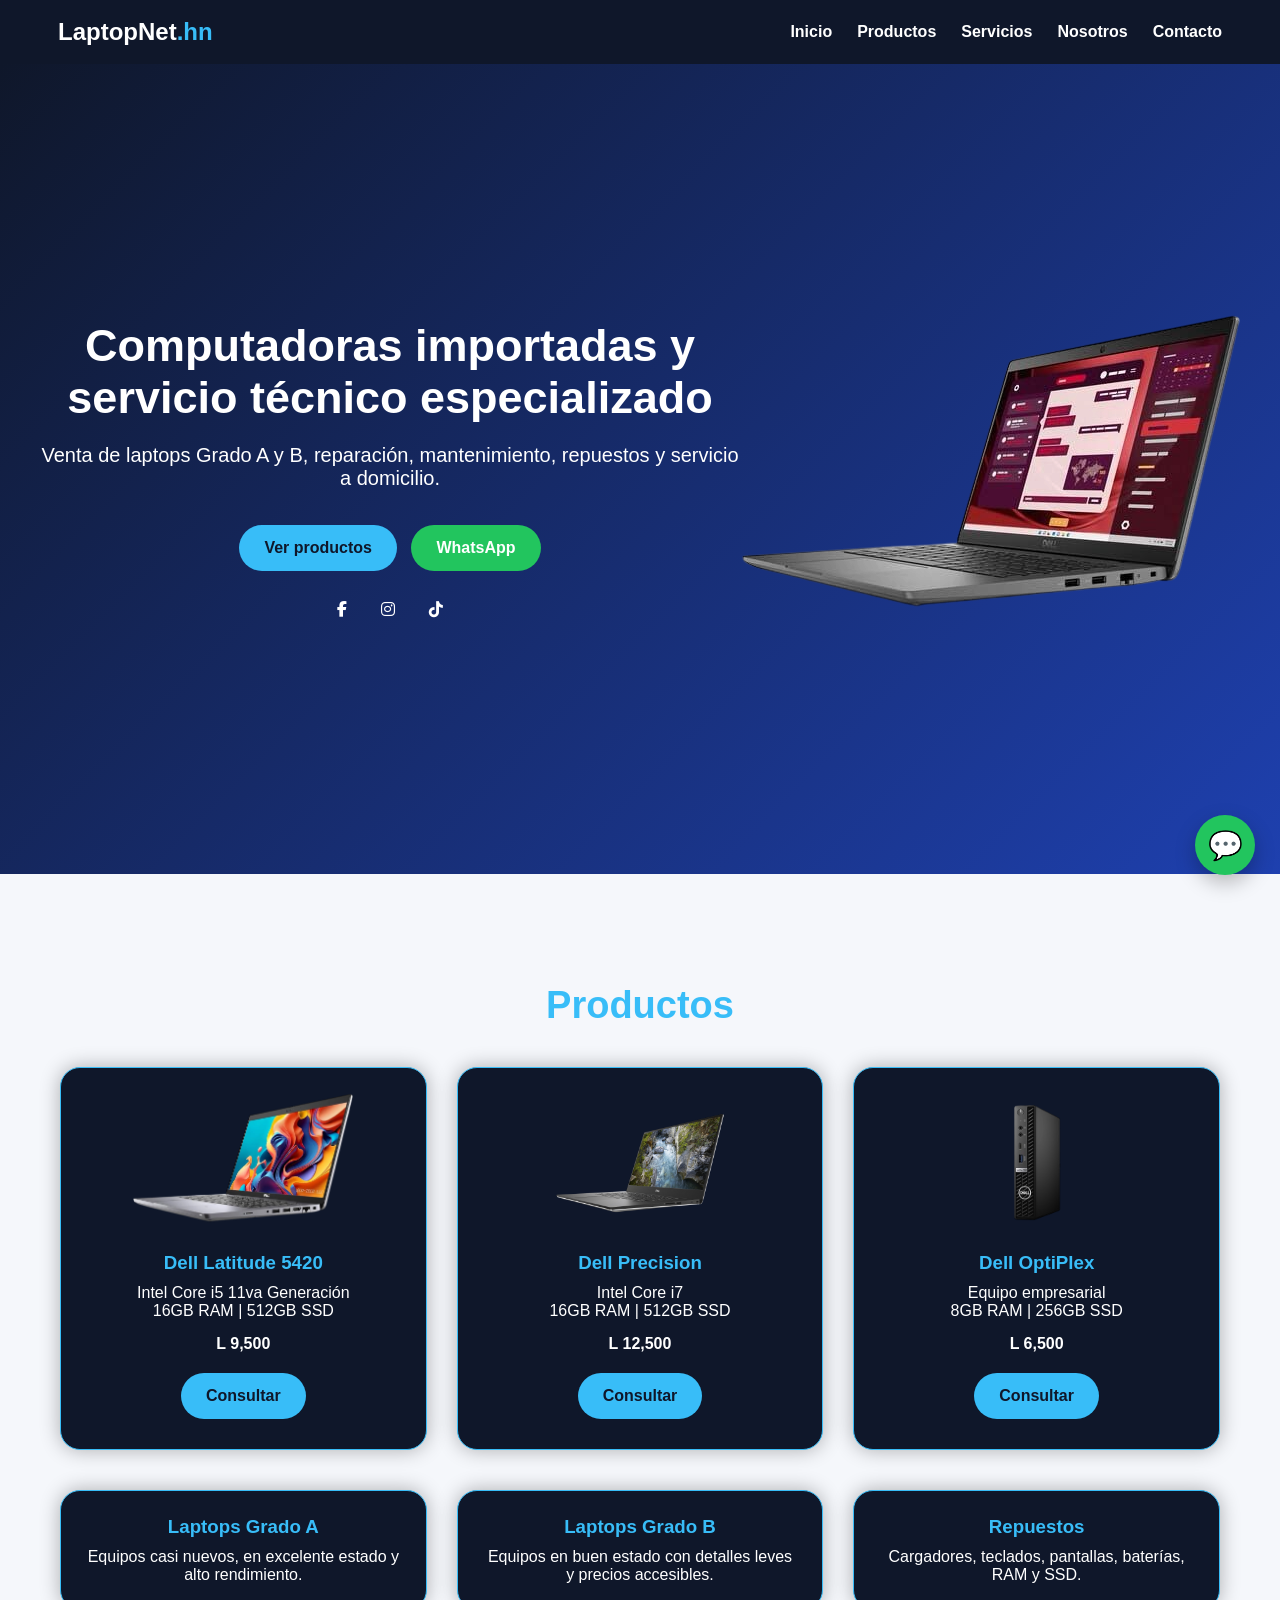
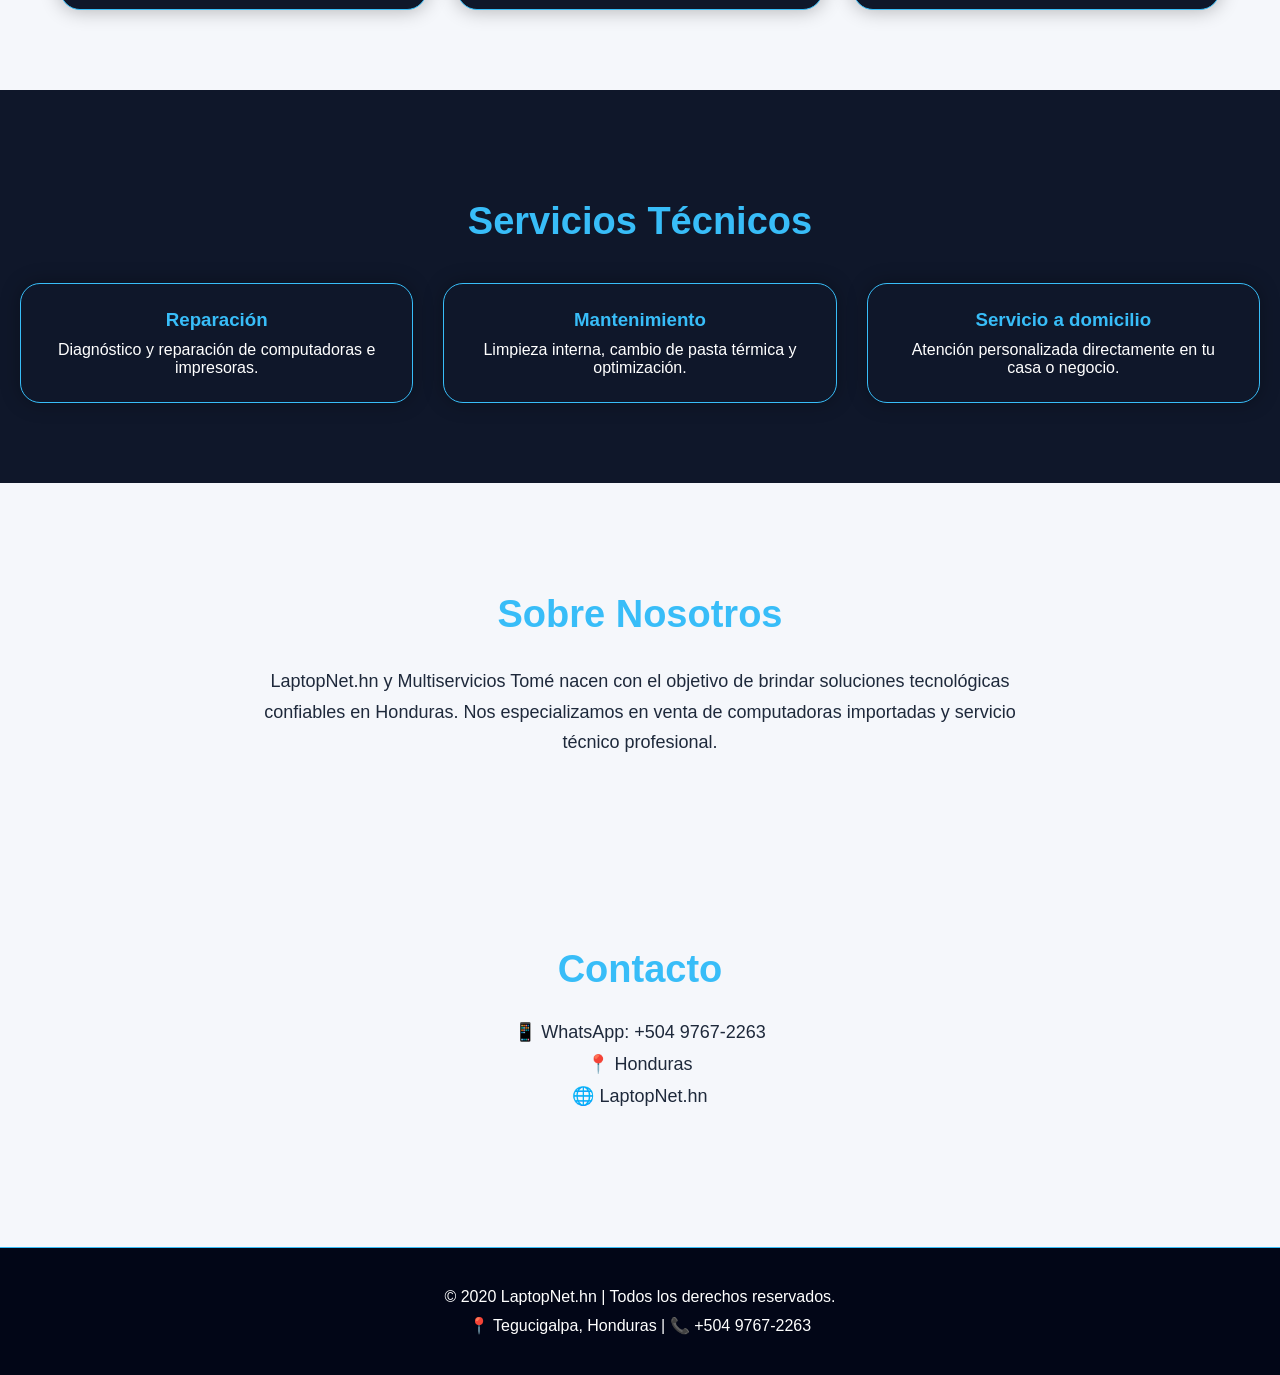
==== index.html @ 55de4031 "Add files via upload" ====
<!DOCTYPE html>
<html lang="es">
<head>
  <meta charset="UTF-8" />
  <meta name="viewport" content="width=device-width, initial-scale=1.0" />
  <title>LaptopNet.hn | Computadoras y Servicio Técnico</title>
  <link rel="stylesheet" href="style.css" />
  <link rel="stylesheet" href="https://cdnjs.cloudflare.com/ajax/libs/font-awesome/6.5.1/css/all.min.css">
</head>
<body>

<header>
  <nav class="navbar">
    <h2 class="logo">LaptopNet<span>.hn</span></h2>
    <ul class="menu">
      <li><a href="#inicio">Inicio</a></li>
      <li><a href="#productos">Productos</a></li>
      <li><a href="#servicios">Servicios</a></li>
      <li><a href="#nosotros">Nosotros</a></li>
      <li><a href="#contacto">Contacto</a></li>
    </ul>
  </nav>
</header>

<section id="inicio" class="hero">
  <div class="hero-text">
    <h1>Computadoras importadas y servicio técnico especializado</h1>
    <p>
      Venta de laptops Grado A y B, reparación, mantenimiento,
      repuestos y servicio a domicilio.
    </p>
    <a href="#productos" class="btn">Ver productos</a>
    <a href="https://wa.me/50497672263" class="btn btn-wsp">WhatsApp</a>
    <div class="social">
    <a href="https://www.facebook.com/share/1CvxxqSh5C/?mibextid=wwXIfr" target="_blank">
        <i class="fab fa-facebook-f"></i>
    </a>

    <a href="https://www.instagram.com/laptopnet.hn" target="_blank">
        <i class="fab fa-instagram"></i>
    </a>

    <a href="https://www.tiktok.com/@laptopnet.hn" target="_blank">
        <i class="fab fa-tiktok"></i>
    </a>
</div>
</div>
  </div>
  <div class="hero-laptop">
    <img src="laptop-dell.png" alt="Laptop Dell">
</div>
</section>
<section id="productos" class="section">
    <h2>Productos</h2>


<div class="cards">

    <div class="card">
        <img src="Latitude.png" alt="Dell Latitude">
        <h3>Dell Latitude 5420</h3>
        <p>Intel Core i5 11va Generación</p>
        <p>16GB RAM | 512GB SSD</p>
        <p class="precio">L 9,500</p>
        <a href="https://wa.me/50497672263" class="btn">Consultar</a>
    </div>

    <div class="card">
        <img src="Precision.png" alt="Dell Precision">
        <h3>Dell Precision</h3>
        <p>Intel Core i7</p>
        <p>16GB RAM | 512GB SSD</p>
        <p class="precio">L 12,500</p>
        <a href="https://wa.me/50497672263" class="btn">Consultar</a>
    </div>

    <div class="card">
        <img src="OptiPlex.png" alt="Dell OptiPlex">
        <h3>Dell OptiPlex</h3>
        <p>Equipo empresarial</p>
        <p>8GB RAM | 256GB SSD</p>
        <p class="precio">L 6,500</p>
        <a href="https://wa.me/50497672263" class="btn">Consultar</a>
    </div>

</div>
  <div class="cards">
    <div class="card">
      <h3>Laptops Grado A</h3>
      <p>Equipos casi nuevos, en excelente estado y alto rendimiento.</p>
    </div>

    <div class="card">
      <h3>Laptops Grado B</h3>
      <p>Equipos en buen estado con detalles leves y precios accesibles.</p>
    </div>

    <div class="card">
      <h3>Repuestos</h3>
      <p>Cargadores, teclados, pantallas, baterías, RAM y SSD.</p>
    </div>
  </div>
</section>

<section id="servicios" class="section dark">
  <h2>Servicios Técnicos</h2>
  <div class="cards">
    <div class="card">
      <h3>Reparación</h3>
      <p>Diagnóstico y reparación de computadoras e impresoras.</p>
    </div>

    <div class="card">
      <h3>Mantenimiento</h3>
      <p>Limpieza interna, cambio de pasta térmica y optimización.</p>
    </div>

    <div class="card">
      <h3>Servicio a domicilio</h3>
      <p>Atención personalizada directamente en tu casa o negocio.</p>
    </div>
  </div>
</section>

<section id="nosotros" class="section">
  <h2>Sobre Nosotros</h2>
  <p class="about">
    LaptopNet.hn y Multiservicios Tomé nacen con el objetivo de brindar
    soluciones tecnológicas confiables en Honduras. Nos especializamos en
    venta de computadoras importadas y servicio técnico profesional.
  </p>
</section>

<section id="contacto" class="section contacto">
  <h2>Contacto</h2>
  <p>📱 WhatsApp: +504 9767-2263</p>
  <p>📍 Honduras</p>
  <p>🌐 LaptopNet.hn</p>
</section>

<a href="https://wa.me/50497672263" class="whatsapp" target="_blank">💬</a>



<script src="script.js"></script>
<footer>
    <p>© 2020 LaptopNet.hn | Todos los derechos reservados.</p>
    <p>📍 Tegucigalpa, Honduras | 📞 +504 9767-2263</p>
</footer>
</body>
</html>
---- style.css ----
* {
  margin: 0;
  padding: 0;
  box-sizing: border-box;
  font-family: Arial, sans-serif;
}

body {
  background: #f5f7fb;
  color: #1e293b;
}

header {
  background: #0f172a;
  position: sticky;
  top: 0;
  z-index: 1000;
}

.navbar {
  max-width: 1200px;
  margin: auto;
  padding: 18px;
  display: flex;
  justify-content: space-between;
  align-items: center;
}

.logo {
  color: white;
}

.logo span {
  color: #38bdf8;
}

.menu {
  list-style: none;
  display: flex;
  gap: 25px;
}

.menu a {
  color: white;
  text-decoration: none;
  font-weight: bold;
}

.menu a:hover {
  color: #38bdf8;
}

.hero {
  min-height: 90vh;
  background: linear-gradient(135deg, #0f172a, #1e40af);
  display: flex;
  align-items: center;
  justify-content: center;
  text-align: center;
  padding: 40px;
  color: white;
}

.hero-text h1 {
  font-size: 45px;
  max-width: 850px;
  margin-bottom: 20px;
}

.hero-text p {
  font-size: 20px;
  margin-bottom: 30px;
}

.btn {
  display: inline-block;
  padding: 14px 25px;
  background: #38bdf8;
  color: #0f172a;
  border-radius: 30px;
  text-decoration: none;
  font-weight: bold;
  margin: 5px;
}

.btn-wsp {
  background: #22c55e;
  color: white;
}

.section {
  padding: 80px 20px;
  max-width: 1200px;
  margin: auto;
  text-align: center;
}

.section h2 {
    text-align: center;
    font-size: 38px;
    color: #38bdf8;
    margin: 30px 0;
}


.cards {
  display: grid;
  grid-template-columns: repeat(3, 1fr);
  gap: 25px;
}

.card {
  background: #0f172a;
  padding: 30px;
  border-radius: 20px;
  box-shadow: 0 10px 25px rgba(0,0,0,0.08);
  transition: 0.3s;
}

.card:hover {
  transform: translateY(-8px);
}

.card h3 {
  color: #38bdf8;
  margin-bottom: 15px;
}
.card img {
    width: 220px;
    height: 140px;
    object-fit: contain;
    margin-bottom: 15px;
}
.card p {
    color: #e2e8f0;
}

.precio {
    color: #4ade80;
    font-size: 26px;
    font-weight: bold;
}

.dark {
  background: #0f172a;
  color: #e2e8f0;
  max-width: 100%;
}

.dark .card {
  color: white;
}

.about {
  max-width: 800px;
  margin: auto;
  font-size: 18px;
  line-height: 1.7;
}

.contacto p {
  font-size: 18px;
  margin: 10px;
}

.whatsapp {
  position: fixed;
  right: 25px;
  bottom: 25px;
  background: #22c55e;
  color: white;
  font-size: 28px;
  width: 60px;
  height: 60px;
  border-radius: 50%;
  text-decoration: none;
  display: flex;
  align-items: center;
  justify-content: center;
  box-shadow: 0 8px 20px rgba(0,0,0,0.25);
}

footer {
  background: #0f172a;
  color: white;
  text-align: center;
  padding: 20px;
}

@media (max-width: 768px) {
  .navbar {
    flex-direction: column;
    gap: 15px;
  }

  .menu {
    flex-direction: column;
    text-align: center;
  }

  .hero-text h1 {
    font-size: 32px;
  }

  .cards {
    grid-template-columns: 1fr;
  }
}
.hero-laptop img{
    animation: flotar 3s ease-in-out infinite;
}

@keyframes flotar{
    0%{
        transform: translateY(0px);
    }
    50%{
        transform: translateY(-15px);
    }
    100%{
        transform: translateY(0px);
    }
}
.social{
    margin-top: 25px;
}

.social a{
    color: white;
    text-decoration: none;
    margin: 0 15px;
    font-weight: bold;
}

.social a:hover{
    color: #38bdf8;
}
.cards{
    display:grid;
    grid-template-columns:repeat(auto-fit,minmax(280px,1fr));
    gap:30px;
    margin-top:40px;
}

.card{
    background:#111827;
    border-radius:20px;
    padding:25px;
    text-align:center;
    box-shadow:0 0 20px rgba(0,0,0,.3);
    transition:.3s;
}

.card:hover{
    transform:translateY(-10px);
}

.card img{
    width:220%;
    max-width:220px;
    height:140;
    margin-bottom:15px;
}

.card h3{
    color:#38bdf8;
    margin-bottom:10px;
}

.precio{
    color:#4ade80;
    font-size:24px;
    font-weight:bold;
    margin:15px 0;
}
.card p{
    color: #ffffff;
    font-size: 16px;
    opacity: 1;
}

.card{
    background: #0f172a;
    border: 1px solid #38bdf8;
}

.card h3{
    color: #38bdf8;
}

.precio{
    color: #22c55e;
    font-size: 26px;
    font-weight: bold;
}
footer{
    background:#020617;
    color:white;
    text-align:center;
    padding:30px;
    margin-top:50px;
    border-top:1px solid #38bdf8;
}

footer p{
    margin:10px 0;
}
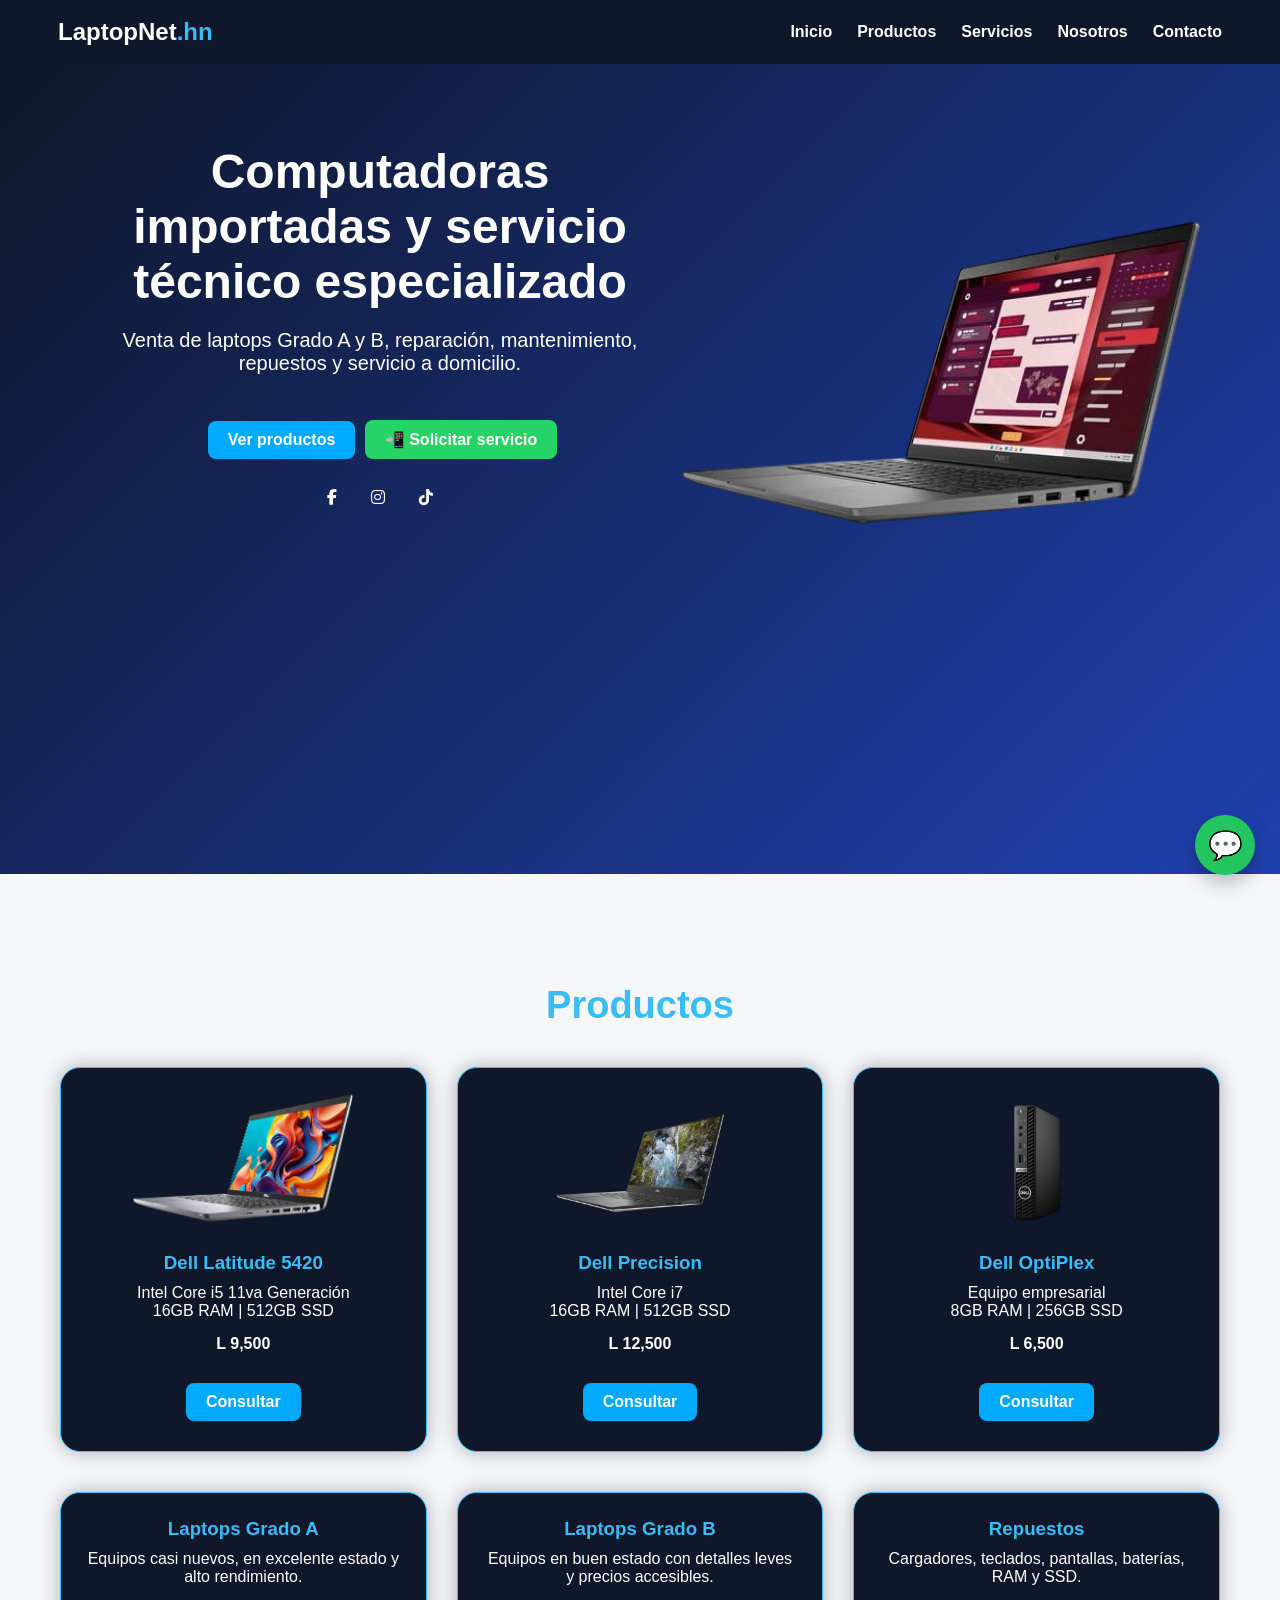
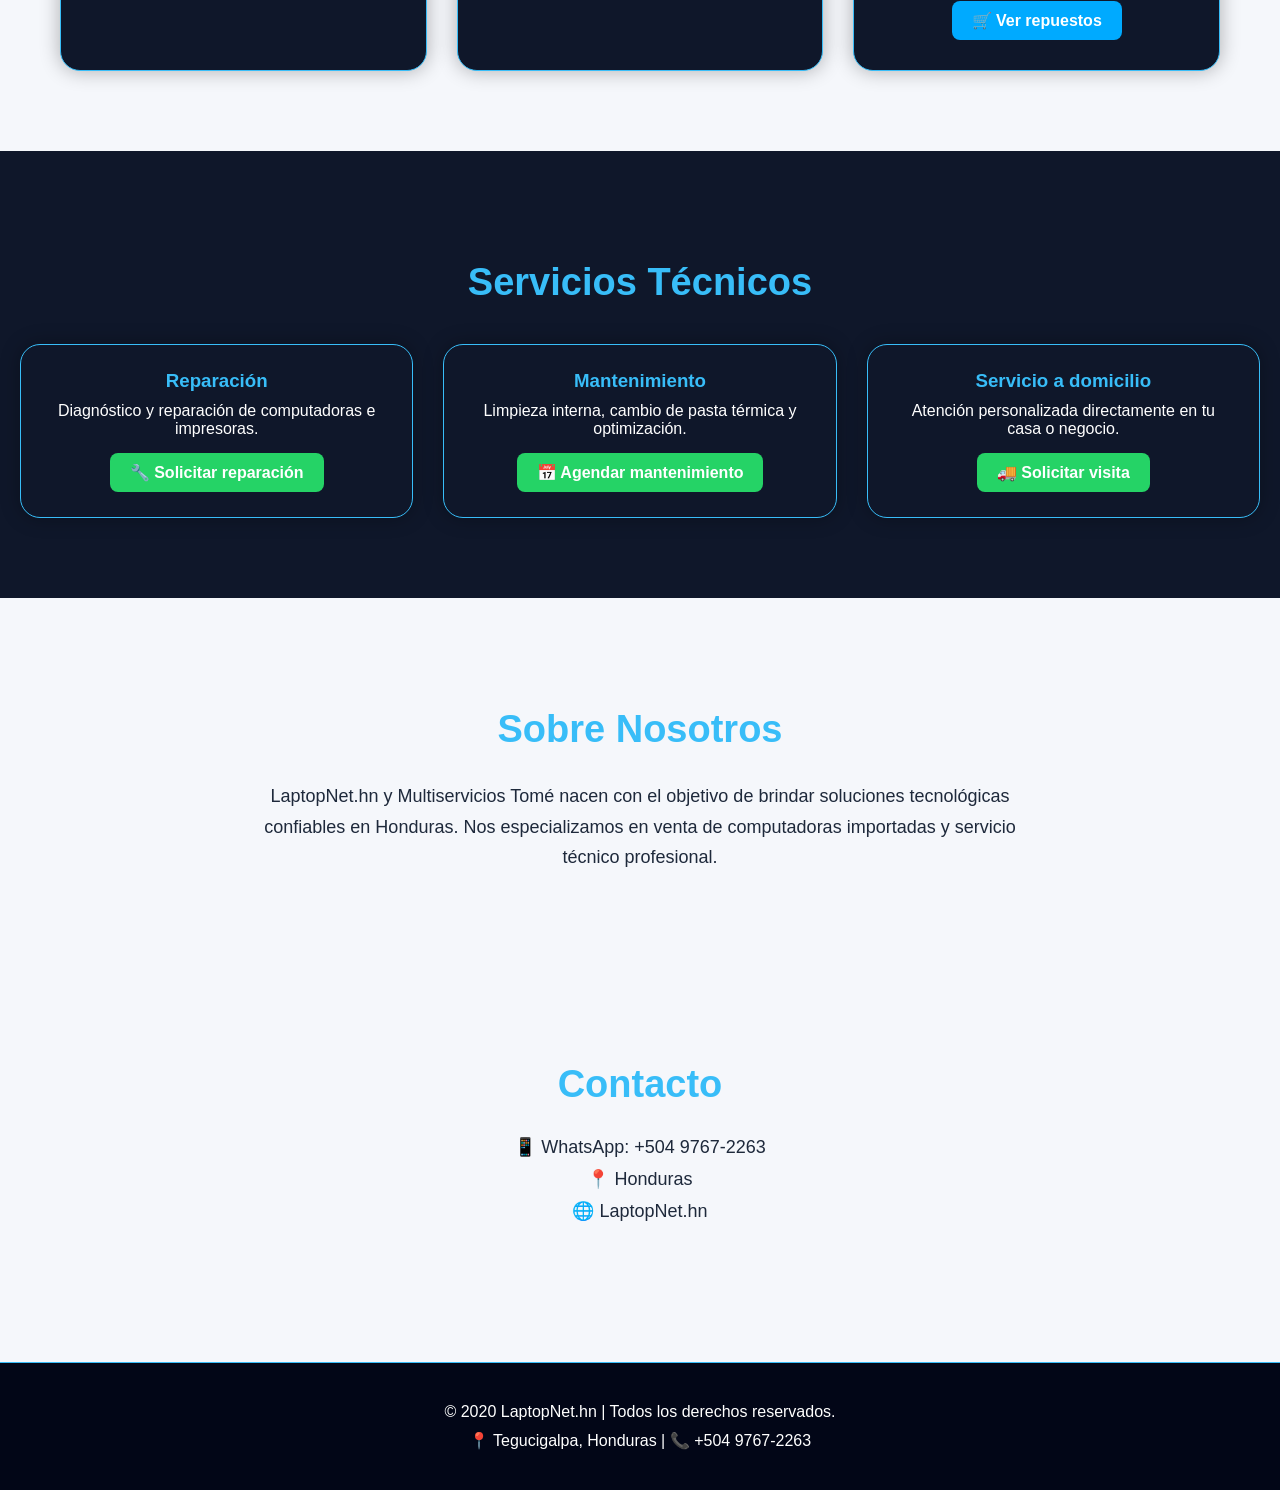
==== commit e50b4aae: "Add files via upload" ====
--- a/index.html
+++ b/index.html
@@ -21,38 +21,39 @@
     </ul>
   </nav>
 </header>
+<section id="inicio" class="hero">
+    <div class="hero-text">
+        <h1>Computadoras importadas y servicio técnico especializado</h1>
+        <p>Venta de laptops Grado A y B, reparación, mantenimiento, repuestos y servicio a domicilio.</p>
 
-<section id="inicio" class="hero">
-  <div class="hero-text">
-    <h1>Computadoras importadas y servicio técnico especializado</h1>
-    <p>
-      Venta de laptops Grado A y B, reparación, mantenimiento,
-      repuestos y servicio a domicilio.
-    </p>
-    <a href="#productos" class="btn">Ver productos</a>
-    <a href="https://wa.me/50497672263" class="btn btn-wsp">WhatsApp</a>
-    <div class="social">
-    <a href="https://www.facebook.com/share/1CvxxqSh5C/?mibextid=wwXIfr" target="_blank">
-        <i class="fab fa-facebook-f"></i>
-    </a>
+        <div class="buttons">
+            <a href="#productos" class="btn">Ver productos</a>
+            <a href="https://wa.me/50497672263?text=Hola,%20quiero%20solicitar%20un%20servicio%20en%20LaptopNet" class="btn-whatsapp">
+                📲 Solicitar servicio
+            </a>
+        </div>
 
-    <a href="https://www.instagram.com/laptopnet.hn" target="_blank">
-        <i class="fab fa-instagram"></i>
-    </a>
+        <div class="social">
+            <a href="https://www.facebook.com/share/1CvxxqSh5C/?mibextid=wwXIfr" target="_blank">
+                <i class="fab fa-facebook-f"></i>
+            </a>
 
-    <a href="https://www.tiktok.com/@laptopnet.hn" target="_blank">
-        <i class="fab fa-tiktok"></i>
-    </a>
-</div>
-</div>
-  </div>
-  <div class="hero-laptop">
-    <img src="laptop-dell.png" alt="Laptop Dell">
-</div>
+            <a href="https://www.instagram.com/laptopnet.hn" target="_blank">
+                <i class="fab fa-instagram"></i>
+            </a>
+
+            <a href="https://www.tiktok.com/@laptopnet.hn" target="_blank">
+                <i class="fab fa-tiktok"></i>
+            </a>
+        </div>
+    </div>
+
+    <div class="hero-laptop">
+        <img src="laptop-dell.png" alt="Laptop Dell">
+    </div>
 </section>
 <section id="productos" class="section">
     <h2>Productos</h2>
-
 
 <div class="cards">
 
@@ -98,28 +99,45 @@
     <div class="card">
       <h3>Repuestos</h3>
       <p>Cargadores, teclados, pantallas, baterías, RAM y SSD.</p>
-    </div>
-  </div>
+
+    <a href="repuestos.html" class="btn">
+        🛒 Ver repuestos
+    </a>
+</div>
 </section>
 
 <section id="servicios" class="section dark">
   <h2>Servicios Técnicos</h2>
   <div class="cards">
     <div class="card">
-      <h3>Reparación</h3>
-      <p>Diagnóstico y reparación de computadoras e impresoras.</p>
-    </div>
+    <h3>Reparación</h3>
+    <p>Diagnóstico y reparación de computadoras e impresoras.</p>
+
+    <a href="https://wa.me/50497672263?text=Hola,%20necesito%20un%20diagnóstico%20o%20reparación%20para%20mi%20equipo"
+       class="btn-whatsapp">
+       🔧 Solicitar reparación
+    </a>
+</div>
 
     <div class="card">
-      <h3>Mantenimiento</h3>
-      <p>Limpieza interna, cambio de pasta térmica y optimización.</p>
-    </div>
+    <h3>Mantenimiento</h3>
+    <p>Limpieza interna, cambio de pasta térmica y optimización.</p>
+
+    <a href="https://wa.me/50497672263?text=Hola,%20quiero%20agendar%20un%20mantenimiento%20para%20mi%20computadora"
+       class="btn-whatsapp">
+       📅 Agendar mantenimiento
+    </a>
+</div>
 
     <div class="card">
-      <h3>Servicio a domicilio</h3>
-      <p>Atención personalizada directamente en tu casa o negocio.</p>
-    </div>
-  </div>
+    <h3>Servicio a domicilio</h3>
+    <p>Atención personalizada directamente en tu casa o negocio.</p>
+
+    <a href="https://wa.me/50497672263?text=Hola,%20necesito%20un%20servicio%20técnico%20a%20domicilio"
+       class="btn-whatsapp">
+       🚚 Solicitar visita
+    </a>
+</div>
 </section>
 
 <section id="nosotros" class="section">
--- a/style.css
+++ b/style.css
@@ -54,16 +54,14 @@
   min-height: 90vh;
   background: linear-gradient(135deg, #0f172a, #1e40af);
   display: flex;
-  align-items: center;
-  justify-content: center;
+  justify-content: space-between;
   text-align: center;
-  padding: 40px;
+  padding: 80px;
   color: white;
 }
 
 .hero-text h1 {
-  font-size: 45px;
-  max-width: 850px;
+  font-size: 48px;
   margin-bottom: 20px;
 }
 
@@ -207,7 +205,10 @@
   }
 }
 .hero-laptop img{
+    width: 500px;
+    margin-top: -180px;
     animation: flotar 3s ease-in-out infinite;
+
 }
 
 @keyframes flotar{
@@ -304,4 +305,56 @@
 
 footer p{
     margin:10px 0;
+}
+.btn{
+    display:inline-block;
+    margin-top:15px;
+    padding:10px 20px;
+    background:#00aaff;
+    color:white;
+    text-decoration:none;
+    border-radius:8px;
+    font-weight:bold;
+}
+
+.btn:hover{
+    transform:scale(1.05);
+}
+.btn-whatsapp{
+    display:inline-block;
+    margin-top:15px;
+    padding:10px 20px;
+    background:#25D366;
+    color:white;
+    text-decoration:none;
+    border-radius:8px;
+    font-weight:bold;
+    transition:0.3s;
+}
+
+.btn-whatsapp:hover{
+    background:#1ebe5d;
+}
+.repuestos-img{
+    display:flex;
+    justify-content:center;
+    gap:15px;
+    margin-bottom:15px;
+}
+
+.repuestos-img img{
+    width:60px;
+    height:60px;
+    object-fit:contain;
+}
+.hero-laptop{
+  width: 50%;
+    display: flex;
+    justify-content: center;
+    align-items: center;
+}
+
+.hero-laptop img{
+    width: 520px;
+    animation: flotar 3s ease-in-out infinite;
 }
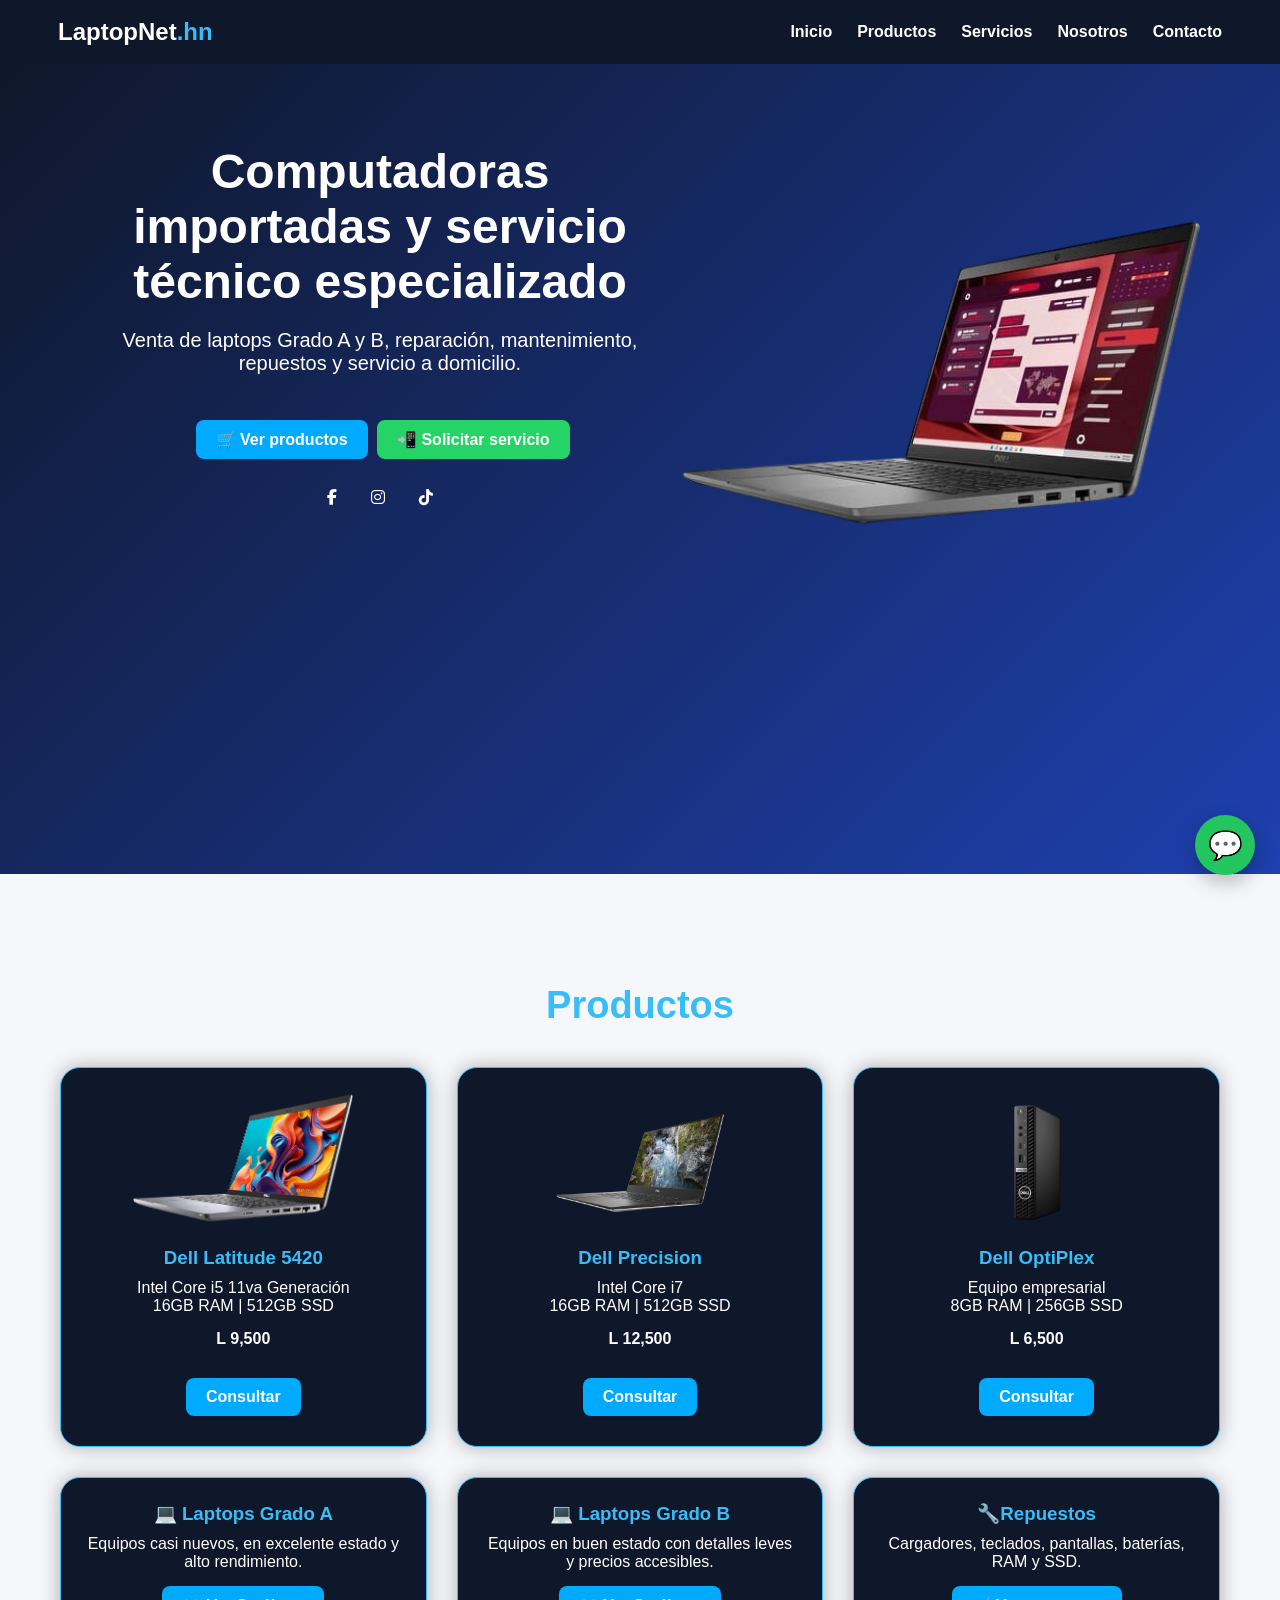
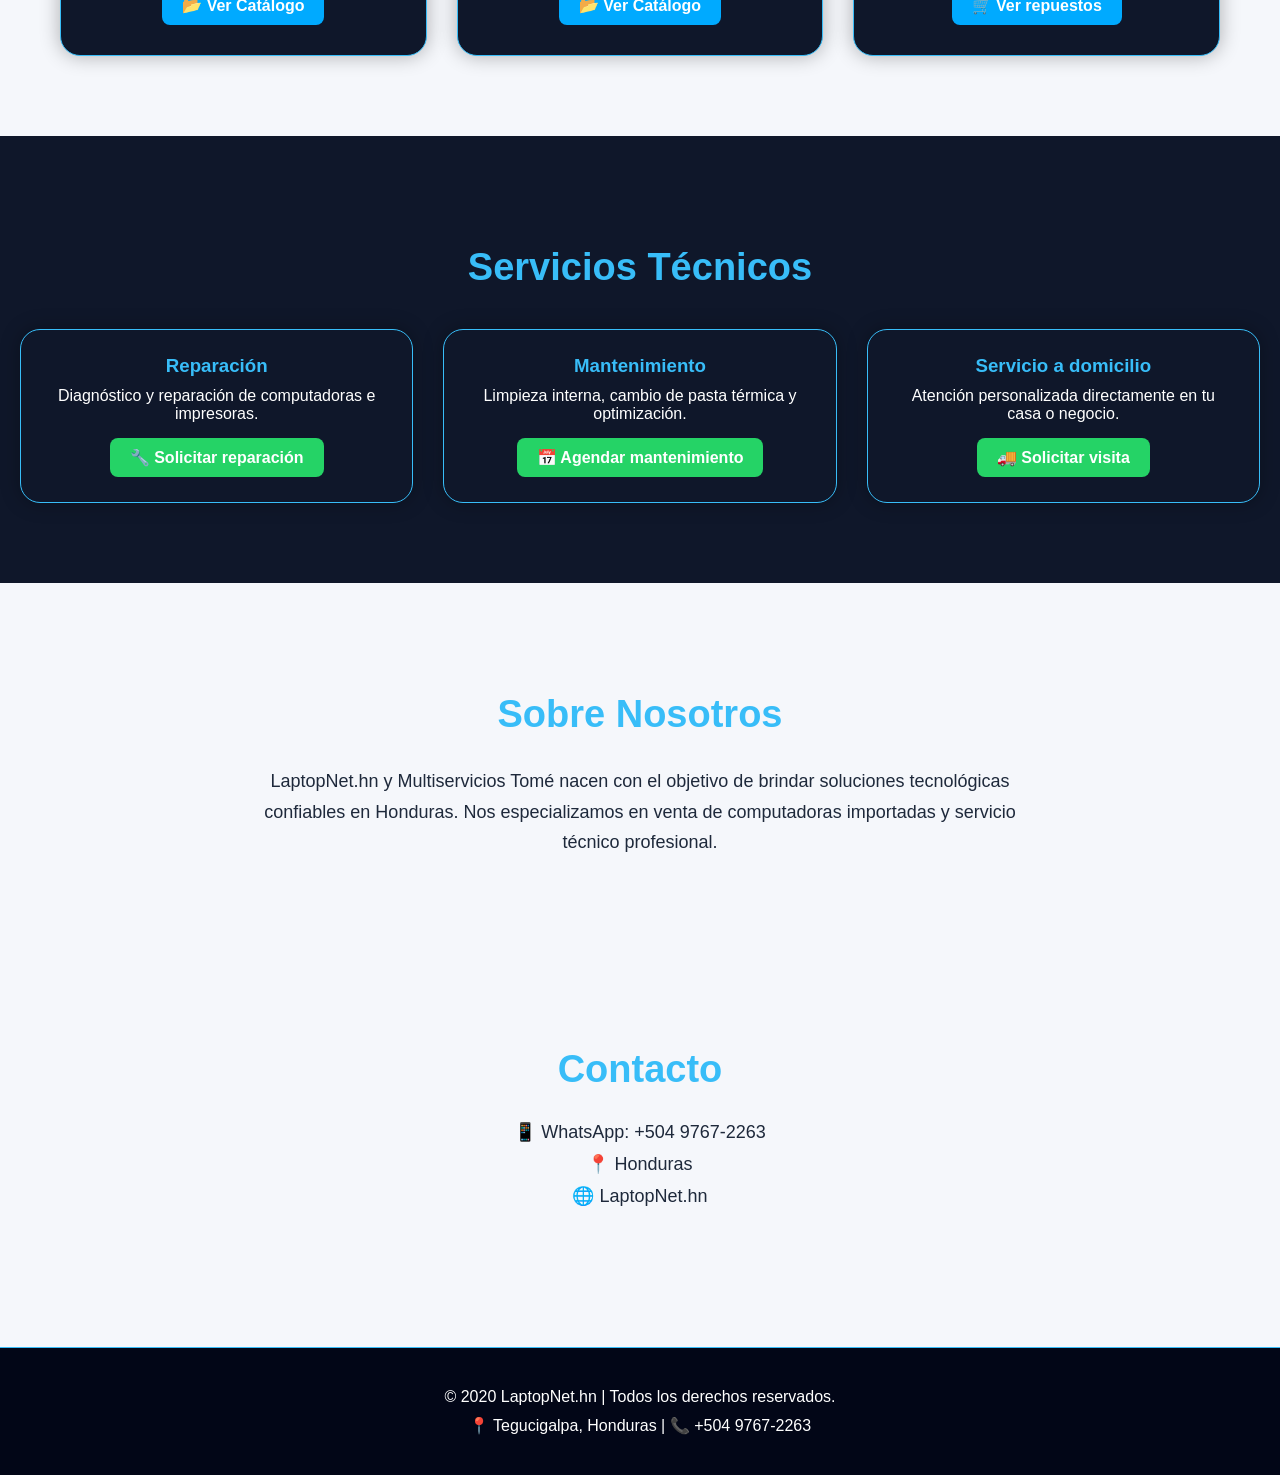
==== commit e3891805: "Add files via upload" ====
--- a/index.html
+++ b/index.html
@@ -27,7 +27,7 @@
         <p>Venta de laptops Grado A y B, reparación, mantenimiento, repuestos y servicio a domicilio.</p>
 
         <div class="buttons">
-            <a href="#productos" class="btn">Ver productos</a>
+            <a href="#productos" class="btn"> 🛒 Ver productos</a>
             <a href="https://wa.me/50497672263?text=Hola,%20quiero%20solicitar%20un%20servicio%20en%20LaptopNet" class="btn-whatsapp">
                 📲 Solicitar servicio
             </a>
@@ -84,20 +84,25 @@
         <a href="https://wa.me/50497672263" class="btn">Consultar</a>
     </div>
 
+  <div class="card">
+    <h3>💻 Laptops Grado A</h3>
+    <p>Equipos casi nuevos, en excelente estado y alto rendimiento.</p>
+    <a href="gradoA.html" class="btn">
+        📂 Ver Catálogo
+    </a>
 </div>
-  <div class="cards">
+
     <div class="card">
-      <h3>Laptops Grado A</h3>
-      <p>Equipos casi nuevos, en excelente estado y alto rendimiento.</p>
+      <h3>💻 Laptops Grado B</h3>
+      <p>Equipos en buen estado con detalles leves y precios accesibles.</p>
+
+      <a href="gradoB.html" class="btn">
+        📂 Ver Catálogo
+    </a>
     </div>
 
     <div class="card">
-      <h3>Laptops Grado B</h3>
-      <p>Equipos en buen estado con detalles leves y precios accesibles.</p>
-    </div>
-
-    <div class="card">
-      <h3>Repuestos</h3>
+      <h3>🔧Repuestos</h3>
       <p>Cargadores, teclados, pantallas, baterías, RAM y SSD.</p>
 
     <a href="repuestos.html" class="btn">
--- a/style.css
+++ b/style.css
@@ -257,10 +257,10 @@
 }
 
 .card img{
-    width:220%;
+    width:100%;
     max-width:220px;
     height:140;
-    margin-bottom:15px;
+    margin-bottom:10px;
 }
 
 .card h3{
@@ -357,4 +357,13 @@
 .hero-laptop img{
     width: 520px;
     animation: flotar 3s ease-in-out infinite;
-}+}
+.volver{
+    display: flex;
+    justify-content: center;
+    margin: 40px 0;
+}
+
+.volver .btn{
+    display: inline-block;
+}
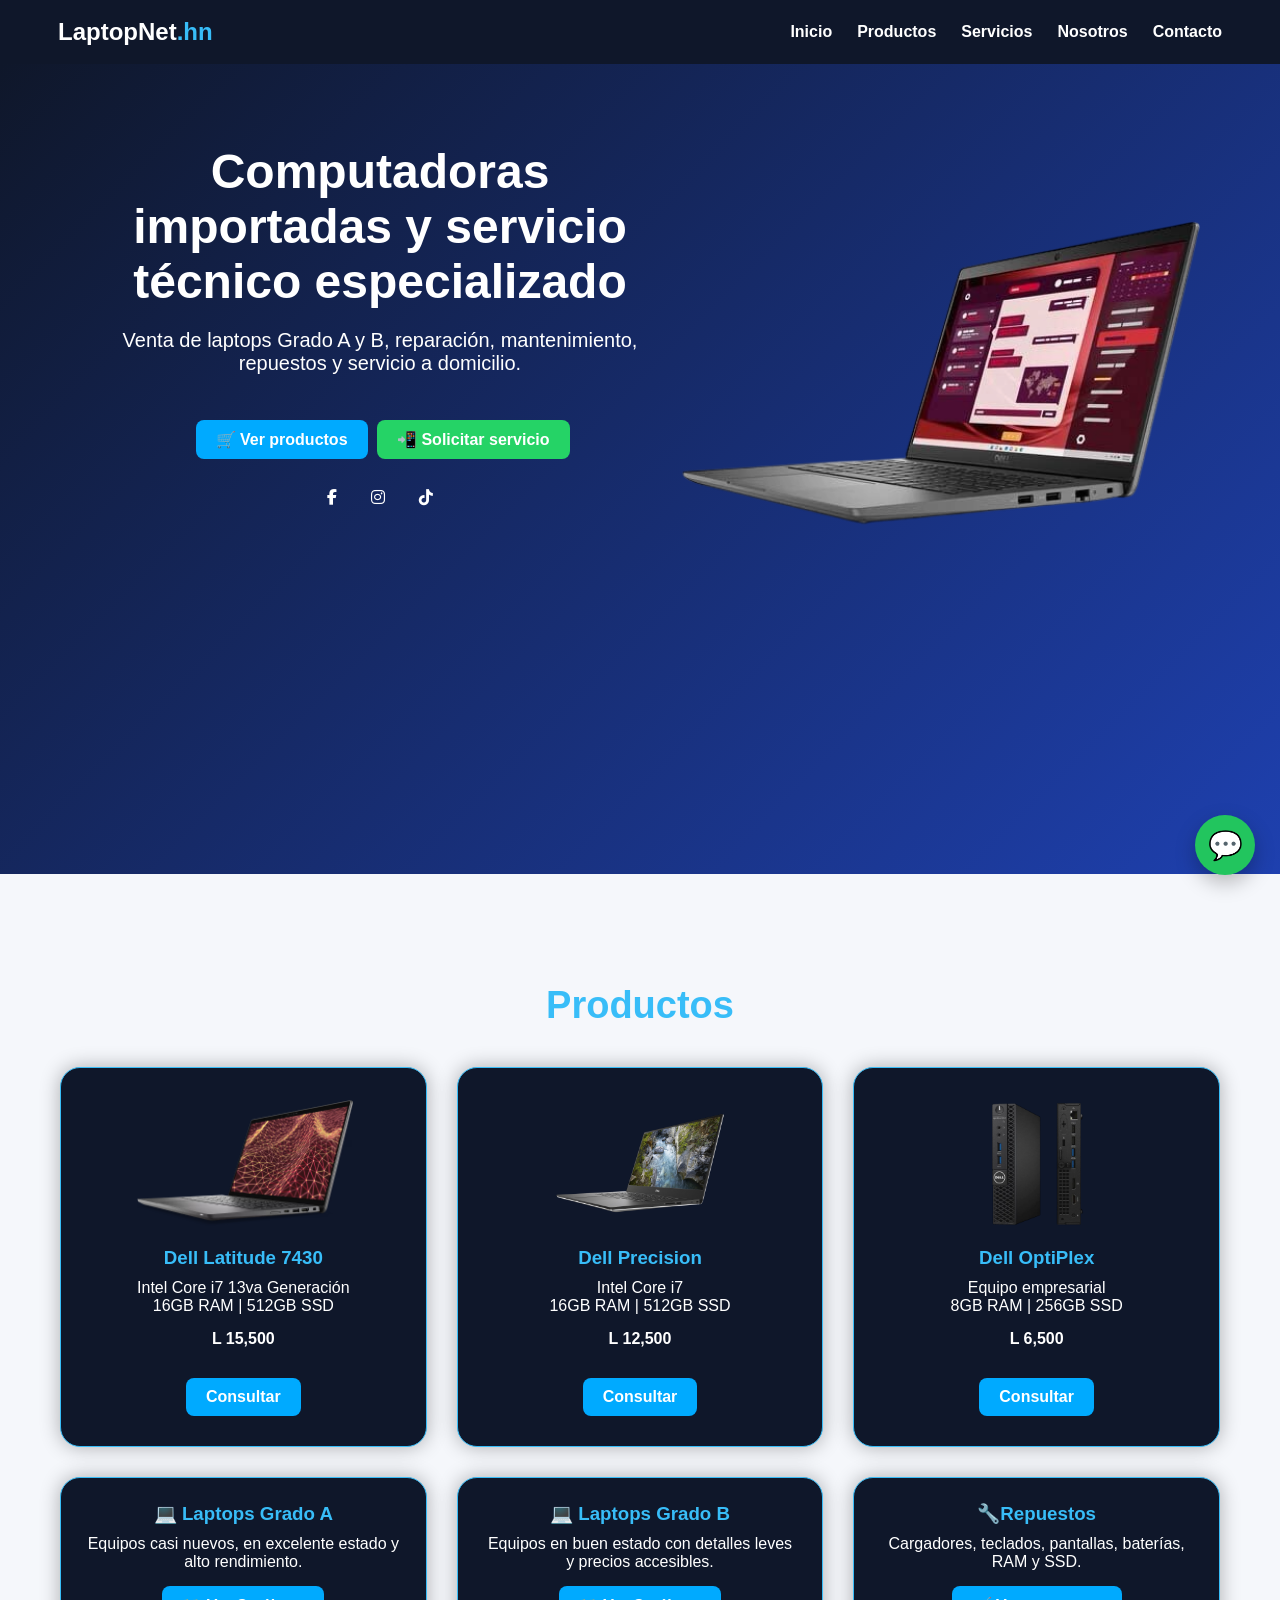
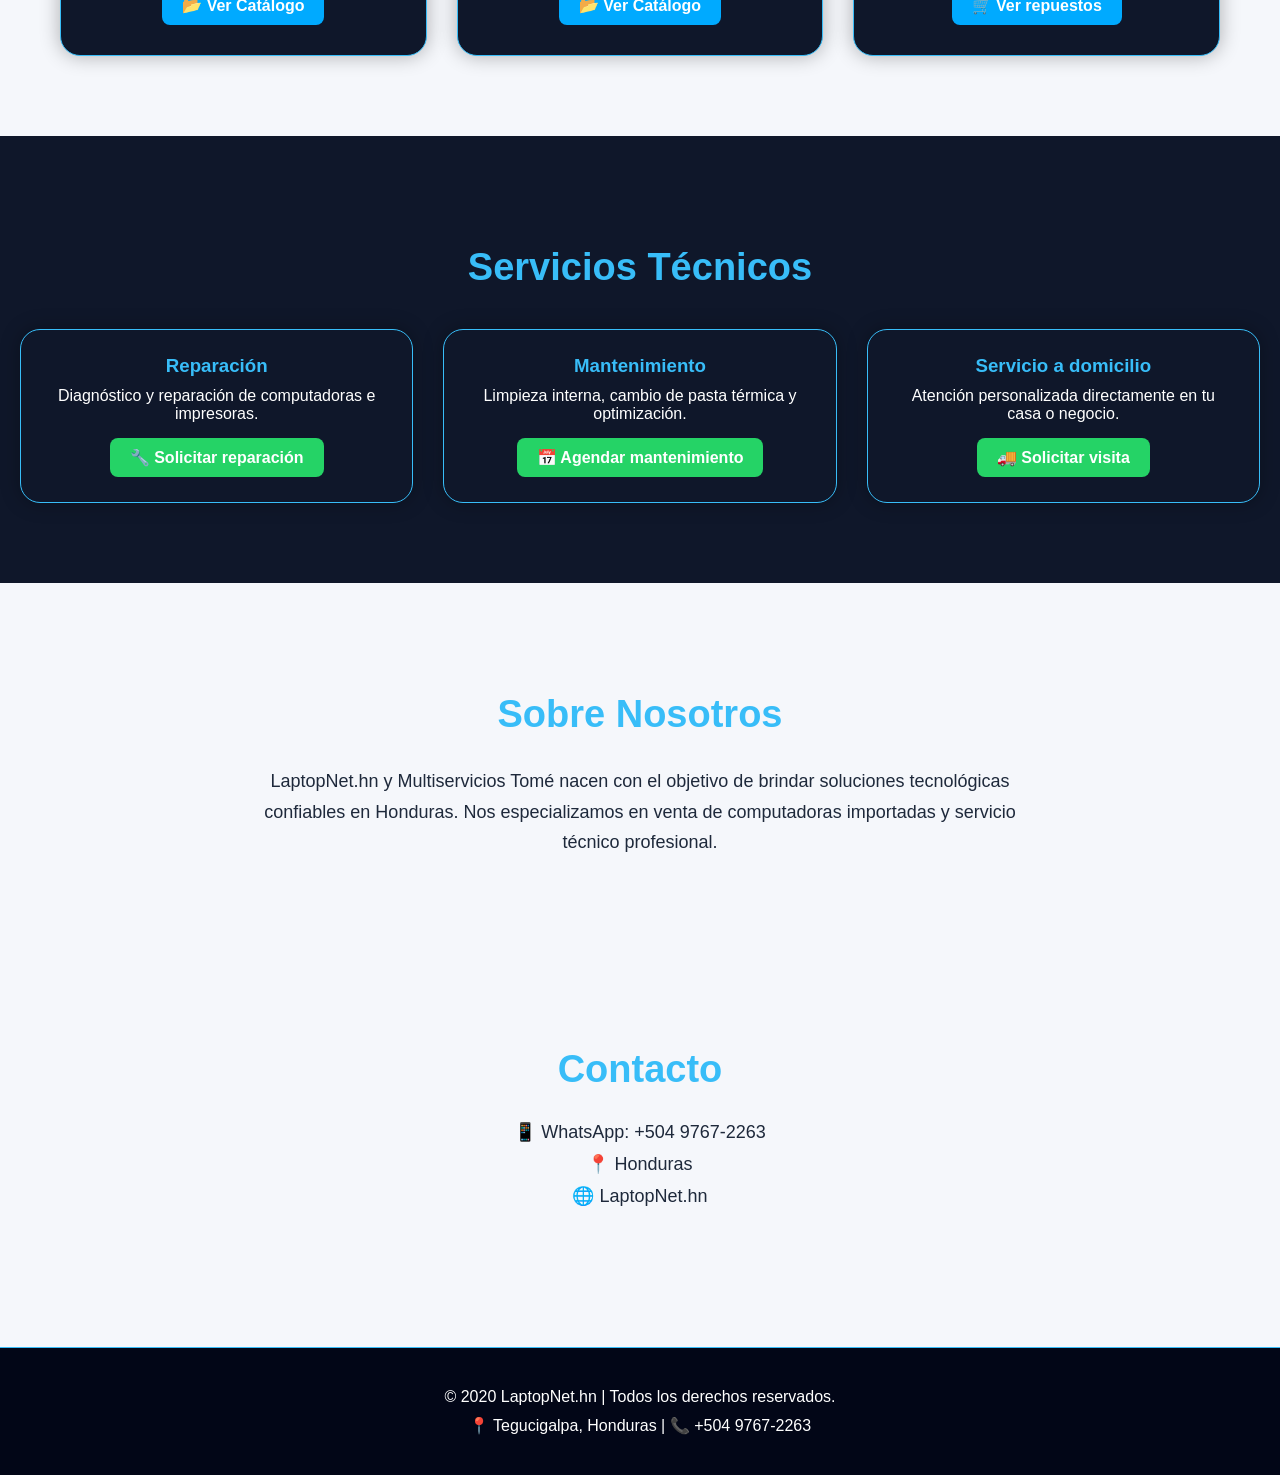
==== commit a03f9a5e: "Add files via upload" ====
--- a/index.html
+++ b/index.html
@@ -58,11 +58,11 @@
 <div class="cards">
 
     <div class="card">
-        <img src="Latitude.png" alt="Dell Latitude">
-        <h3>Dell Latitude 5420</h3>
-        <p>Intel Core i5 11va Generación</p>
+        <img src="DellLatitude7430.png.avif" alt="Dell Latitude">
+        <h3>Dell Latitude 7430</h3>
+        <p>Intel Core i7 13va Generación</p>
         <p>16GB RAM | 512GB SSD</p>
-        <p class="precio">L 9,500</p>
+        <p class="precio">L 15,500</p>
         <a href="https://wa.me/50497672263" class="btn">Consultar</a>
     </div>
 
